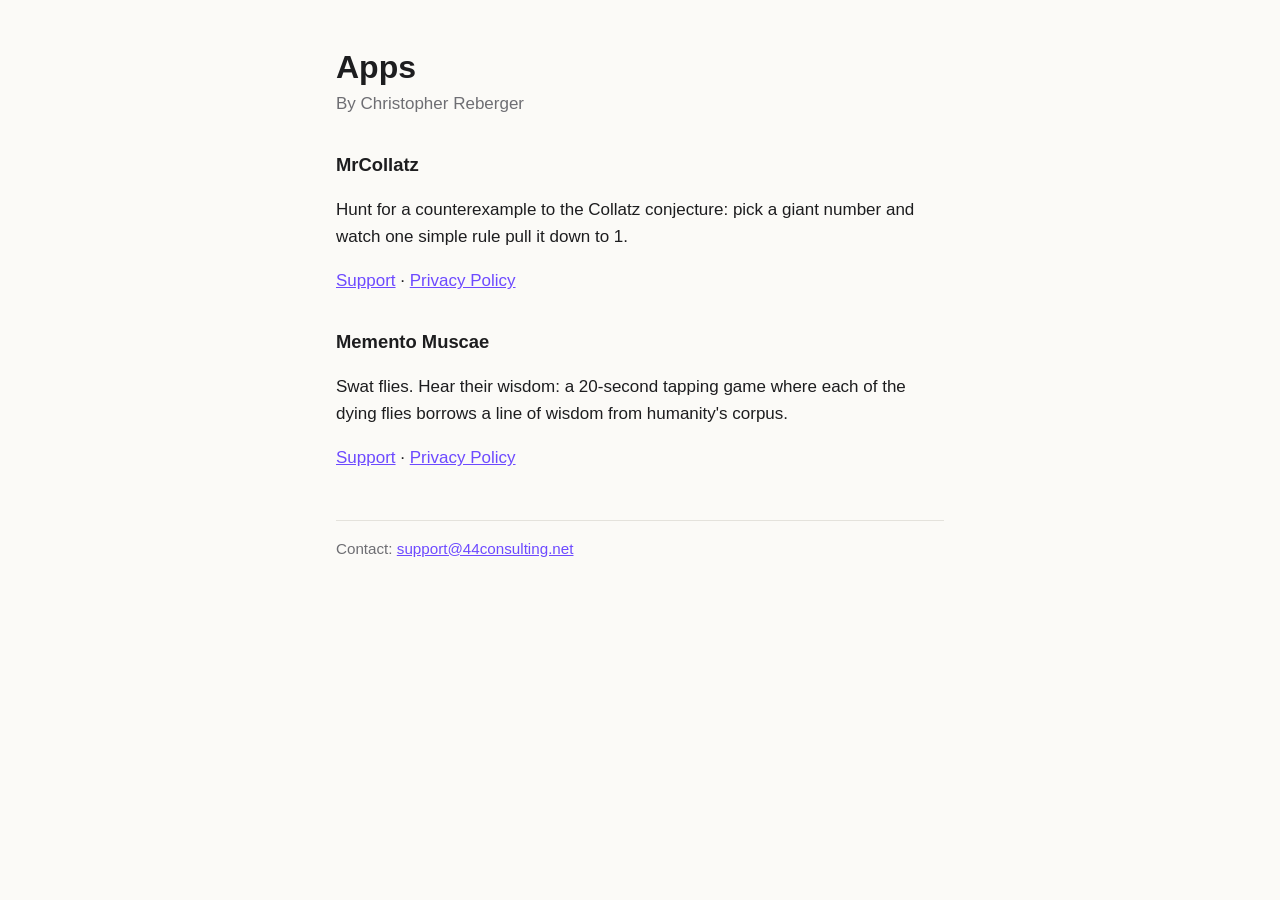
==== index.html @ 64f87c36 "Reword the Memento Muscae blurb on the home page Co-Authored-By: Claude Opus 5.5 <noreply@anthropic." ====
<!doctype html>
<html lang="en">
<head>
  <meta charset="utf-8">
  <meta name="viewport" content="width=device-width, initial-scale=1">
  <title>Apps by Christopher Reberger</title>
  <link rel="stylesheet" href="style.css">
</head>
<body>
  <main>
    <h1>Apps</h1>
    <p class="meta">By Christopher Reberger</p>

    <h2>MrCollatz</h2>
    <p>Hunt for a counterexample to the Collatz conjecture: pick a giant number and watch one simple rule pull it down to 1.</p>
    <p><a href="collatz/support/">Support</a> · <a href="collatz/privacy/">Privacy Policy</a></p>

    <h2>Memento Muscae</h2>
    <p>Swat flies. Hear their wisdom: a 20-second tapping game where each of the dying flies borrows a line of wisdom from humanity's corpus.</p>
    <p><a href="memento-muscae/support/">Support</a> · <a href="memento-muscae/privacy/">Privacy Policy</a></p>

    <nav>Contact: <a href="mailto:support@44consulting.net">support@44consulting.net</a></nav>
  </main>
</body>
</html>
---- style.css ----
:root {
  --bg: #fbfaf7;
  --text: #1d1d1f;
  --muted: #6e6e73;
  --accent: #6d4aff;
  --rule: #e4e2dc;
}
@media (prefers-color-scheme: dark) {
  :root {
    --bg: #161618;
    --text: #f2f2f4;
    --muted: #a1a1a6;
    --accent: #a58bff;
    --rule: #2e2e32;
  }
}
* { box-sizing: border-box; }
body {
  margin: 0;
  background: var(--bg);
  color: var(--text);
  font: 17px/1.6 -apple-system, BlinkMacSystemFont, "Segoe UI", Helvetica, Arial, sans-serif;
}
main { max-width: 640px; margin: 0 auto; padding: 48px 16px 64px; }
h1 { font-size: 2rem; line-height: 1.2; margin: 0 0 4px; }
h2 { font-size: 1.15rem; margin: 32px 0 8px; }
.meta { color: var(--muted); margin: 0 0 32px; }
a { color: var(--accent); }
ul { padding-left: 1.2em; }
li { margin: 6px 0; }
nav { border-top: 1px solid var(--rule); margin-top: 48px; padding-top: 16px; color: var(--muted); font-size: 0.95rem; }
nav a { margin-right: 16px; }
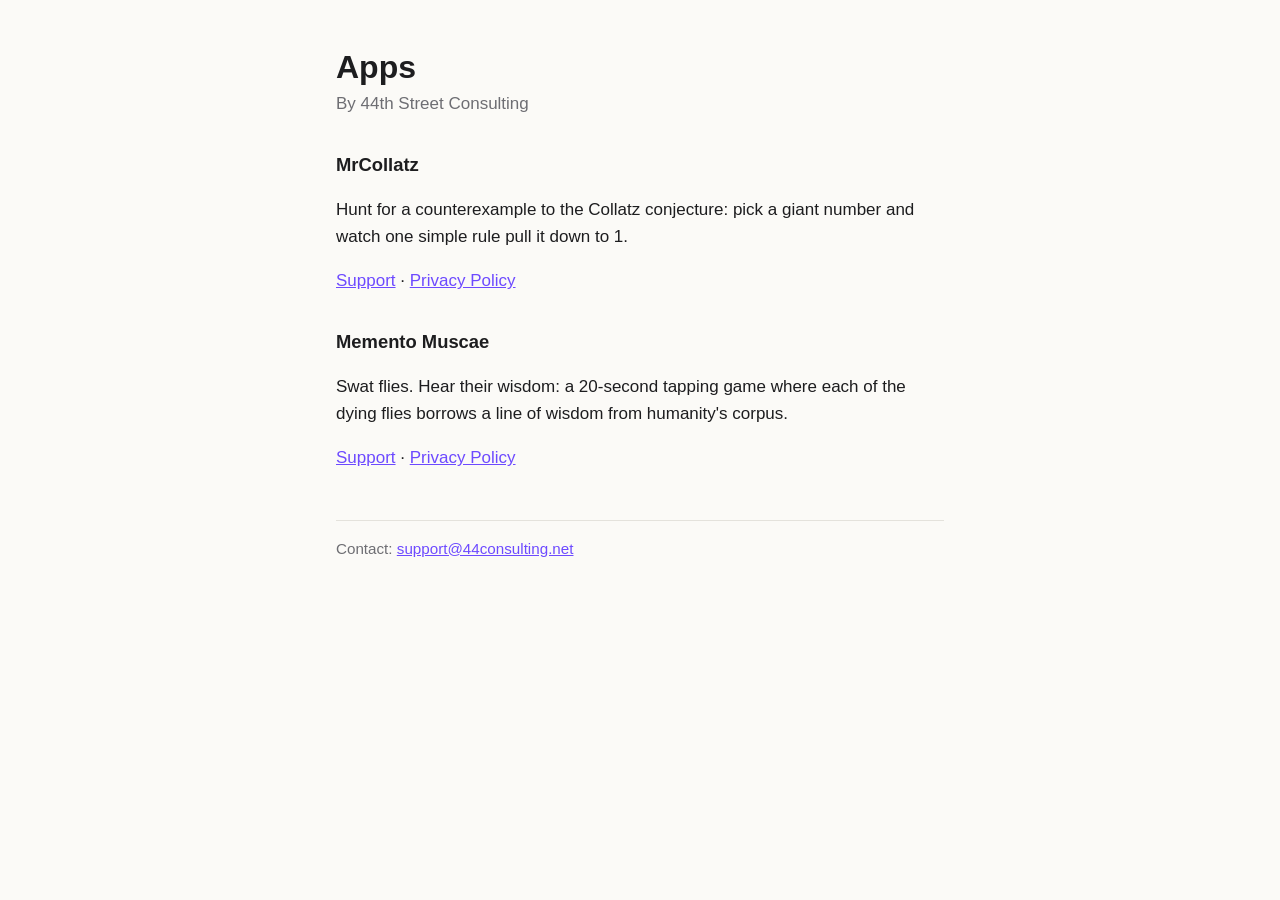
==== commit 2c0243f1: "Credit the apps site to 44th Street Consulting Co-Authored-By: Claude Opus 5.5 <noreply@anthropic.co" ====
--- a/index.html
+++ b/index.html
@@ -3,13 +3,13 @@
 <head>
   <meta charset="utf-8">
   <meta name="viewport" content="width=device-width, initial-scale=1">
-  <title>Apps by Christopher Reberger</title>
+  <title>Apps by 44th Street Consulting</title>
   <link rel="stylesheet" href="style.css">
 </head>
 <body>
   <main>
     <h1>Apps</h1>
-    <p class="meta">By Christopher Reberger</p>
+    <p class="meta">By 44th Street Consulting</p>
 
     <h2>MrCollatz</h2>
     <p>Hunt for a counterexample to the Collatz conjecture: pick a giant number and watch one simple rule pull it down to 1.</p>
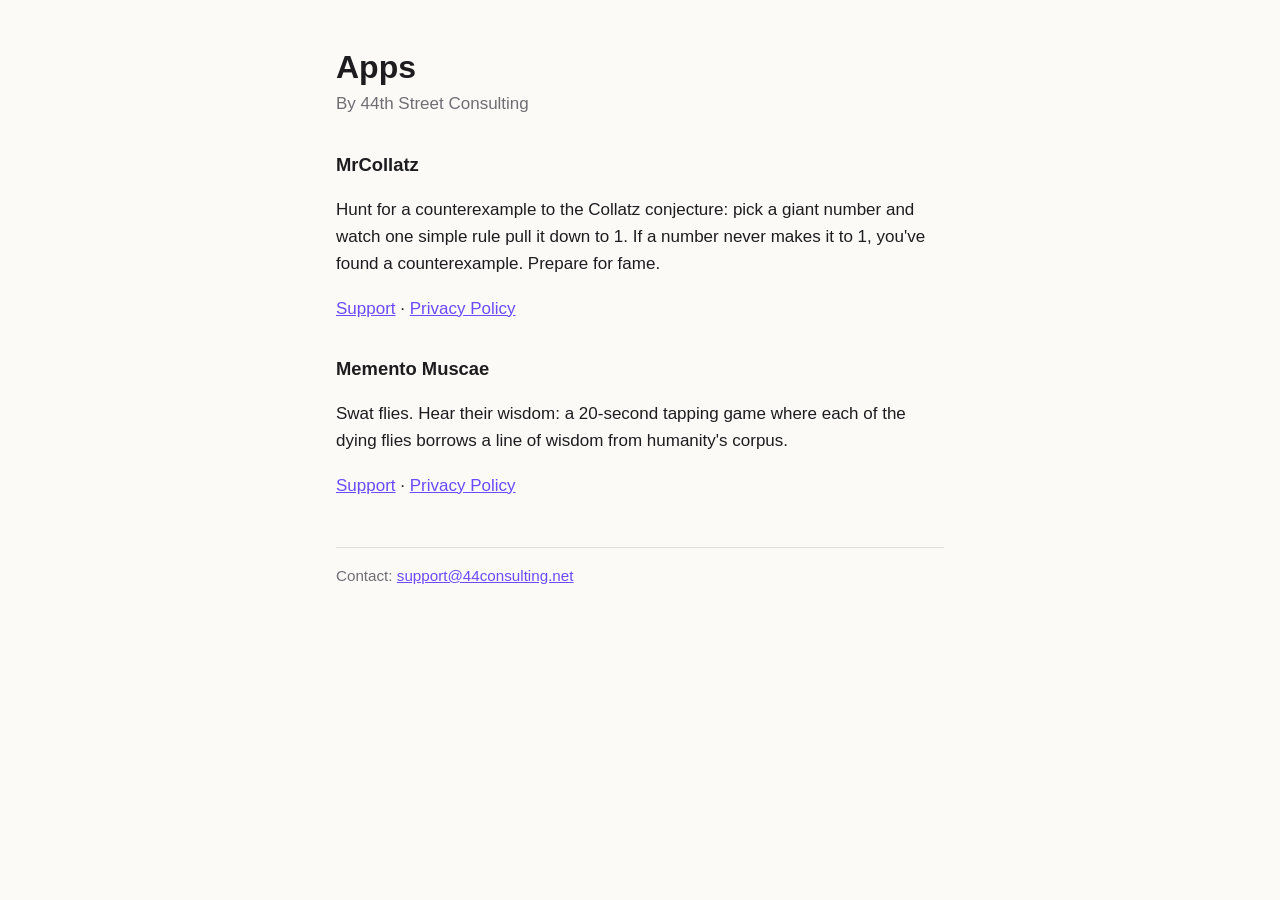
==== commit ae25e375: "Add the "Prepare for fame" line to MrCollatz on the home page Co-Authored-By: Claude Opus 5.5 <norep" ====
--- a/index.html
+++ b/index.html
@@ -12,7 +12,7 @@
     <p class="meta">By 44th Street Consulting</p>
 
     <h2>MrCollatz</h2>
-    <p>Hunt for a counterexample to the Collatz conjecture: pick a giant number and watch one simple rule pull it down to 1.</p>
+    <p>Hunt for a counterexample to the Collatz conjecture: pick a giant number and watch one simple rule pull it down to 1. If a number never makes it to 1, you've found a counterexample. Prepare for fame.</p>
     <p><a href="collatz/support/">Support</a> · <a href="collatz/privacy/">Privacy Policy</a></p>
 
     <h2>Memento Muscae</h2>
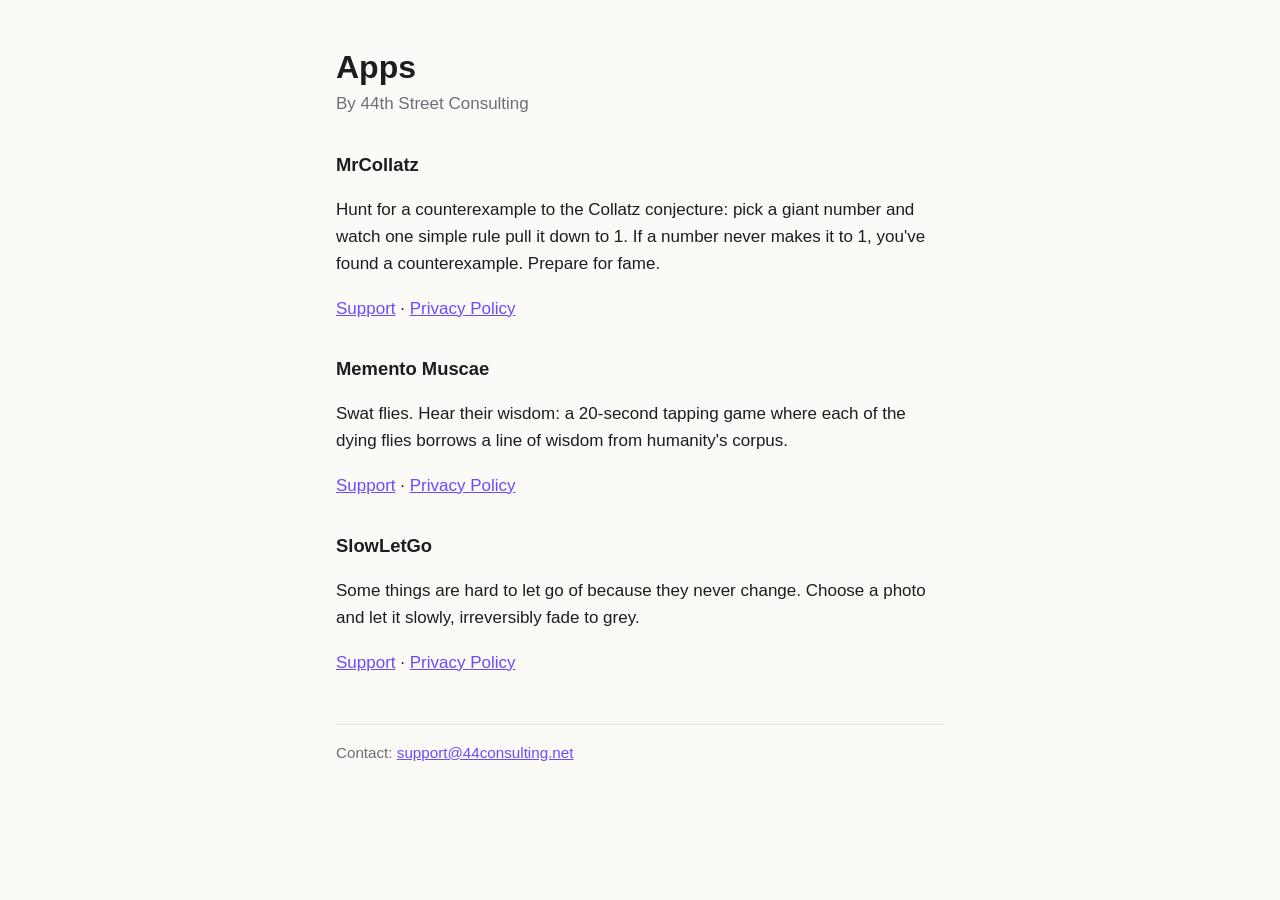
==== commit 7dc7e01d: "Add SlowLetGo support and privacy pages Support FAQ covers deleting the original, ending a fade earl" ====
--- a/index.html
+++ b/index.html
@@ -19,6 +19,10 @@
     <p>Swat flies. Hear their wisdom: a 20-second tapping game where each of the dying flies borrows a line of wisdom from humanity's corpus.</p>
     <p><a href="memento-muscae/support/">Support</a> · <a href="memento-muscae/privacy/">Privacy Policy</a></p>
 
+    <h2>SlowLetGo</h2>
+    <p>Some things are hard to let go of because they never change. Choose a photo and let it slowly, irreversibly fade to grey.</p>
+    <p><a href="slowletgo/support/">Support</a> · <a href="slowletgo/privacy/">Privacy Policy</a></p>
+
     <nav>Contact: <a href="mailto:support@44consulting.net">support@44consulting.net</a></nav>
   </main>
 </body>
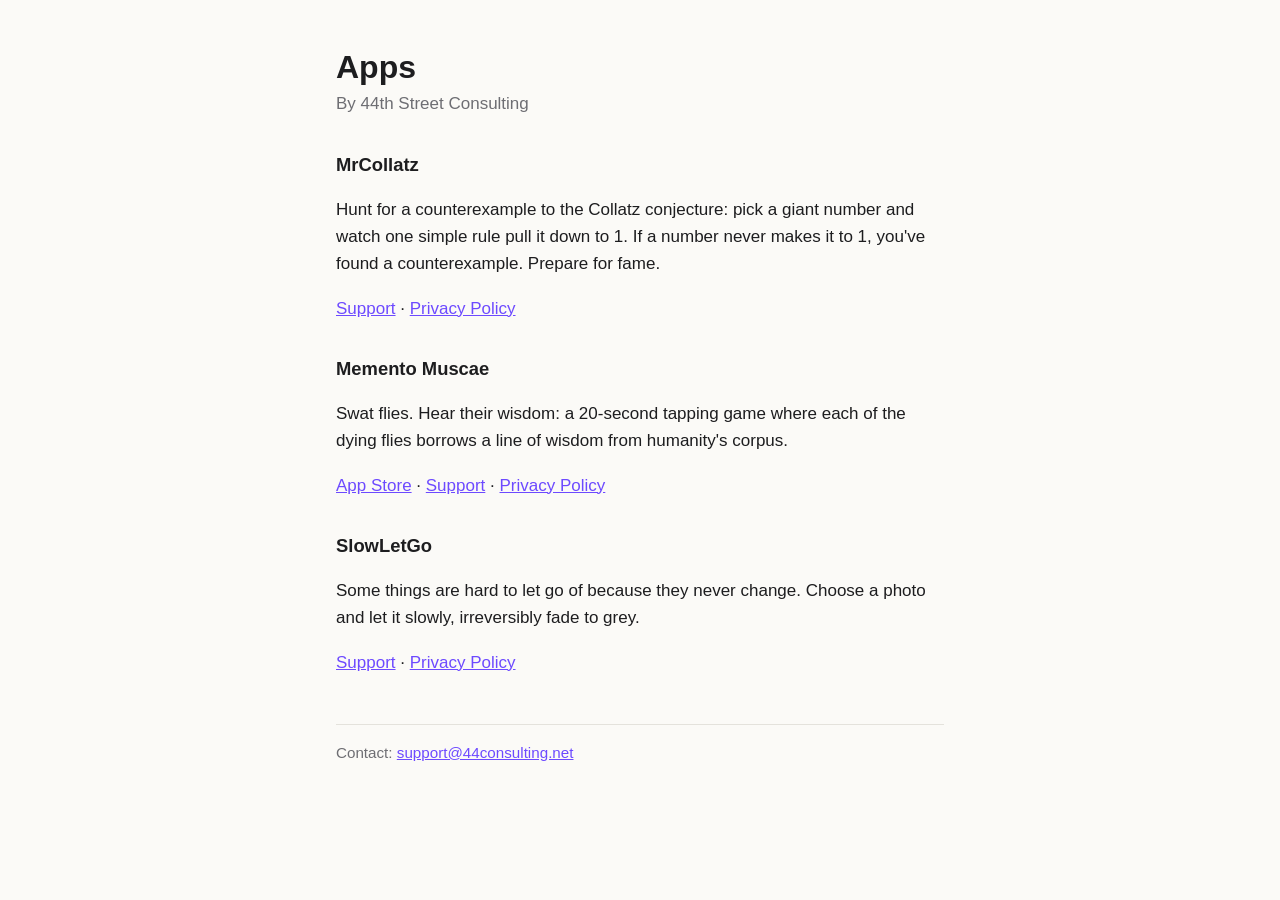
==== commit 81583ec9: "Link Memento Muscae on the App Store Co-Authored-By: Claude Opus 5.5 <noreply@anthropic.com>" ====
--- a/index.html
+++ b/index.html
@@ -17,7 +17,7 @@
 
     <h2>Memento Muscae</h2>
     <p>Swat flies. Hear their wisdom: a 20-second tapping game where each of the dying flies borrows a line of wisdom from humanity's corpus.</p>
-    <p><a href="memento-muscae/support/">Support</a> · <a href="memento-muscae/privacy/">Privacy Policy</a></p>
+    <p><a href="https://apps.apple.com/us/app/memento-muscae/id6825129852">App Store</a> · <a href="memento-muscae/support/">Support</a> · <a href="memento-muscae/privacy/">Privacy Policy</a></p>
 
     <h2>SlowLetGo</h2>
     <p>Some things are hard to let go of because they never change. Choose a photo and let it slowly, irreversibly fade to grey.</p>
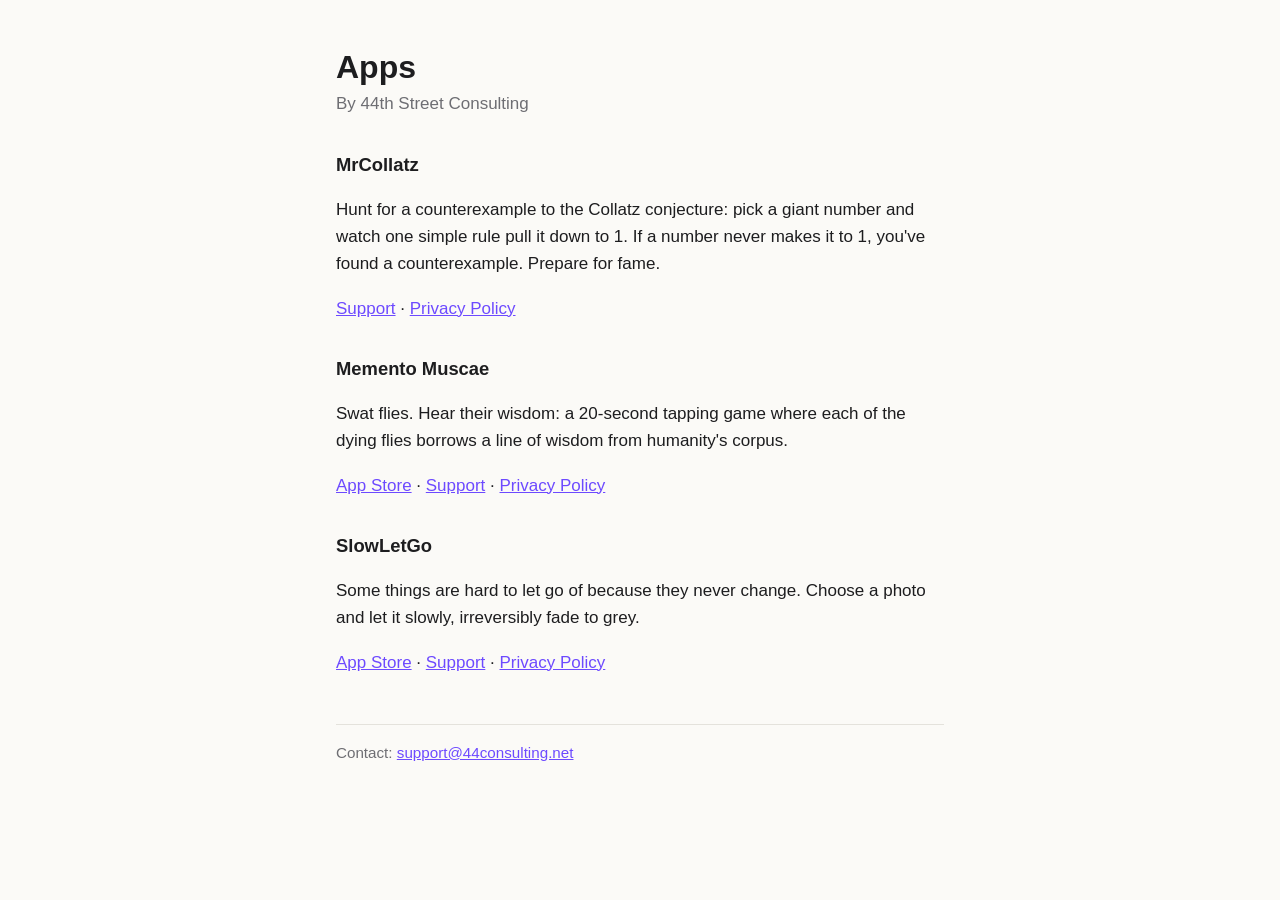
==== commit 5e282b15: "Link SlowLetGo on the App Store Co-Authored-By: Claude Opus 5.5 <noreply@anthropic.com>" ====
--- a/index.html
+++ b/index.html
@@ -21,7 +21,7 @@
 
     <h2>SlowLetGo</h2>
     <p>Some things are hard to let go of because they never change. Choose a photo and let it slowly, irreversibly fade to grey.</p>
-    <p><a href="slowletgo/support/">Support</a> · <a href="slowletgo/privacy/">Privacy Policy</a></p>
+    <p><a href="https://apps.apple.com/us/app/slowletgo/id6826173677">App Store</a> · <a href="slowletgo/support/">Support</a> · <a href="slowletgo/privacy/">Privacy Policy</a></p>
 
     <nav>Contact: <a href="mailto:support@44consulting.net">support@44consulting.net</a></nav>
   </main>
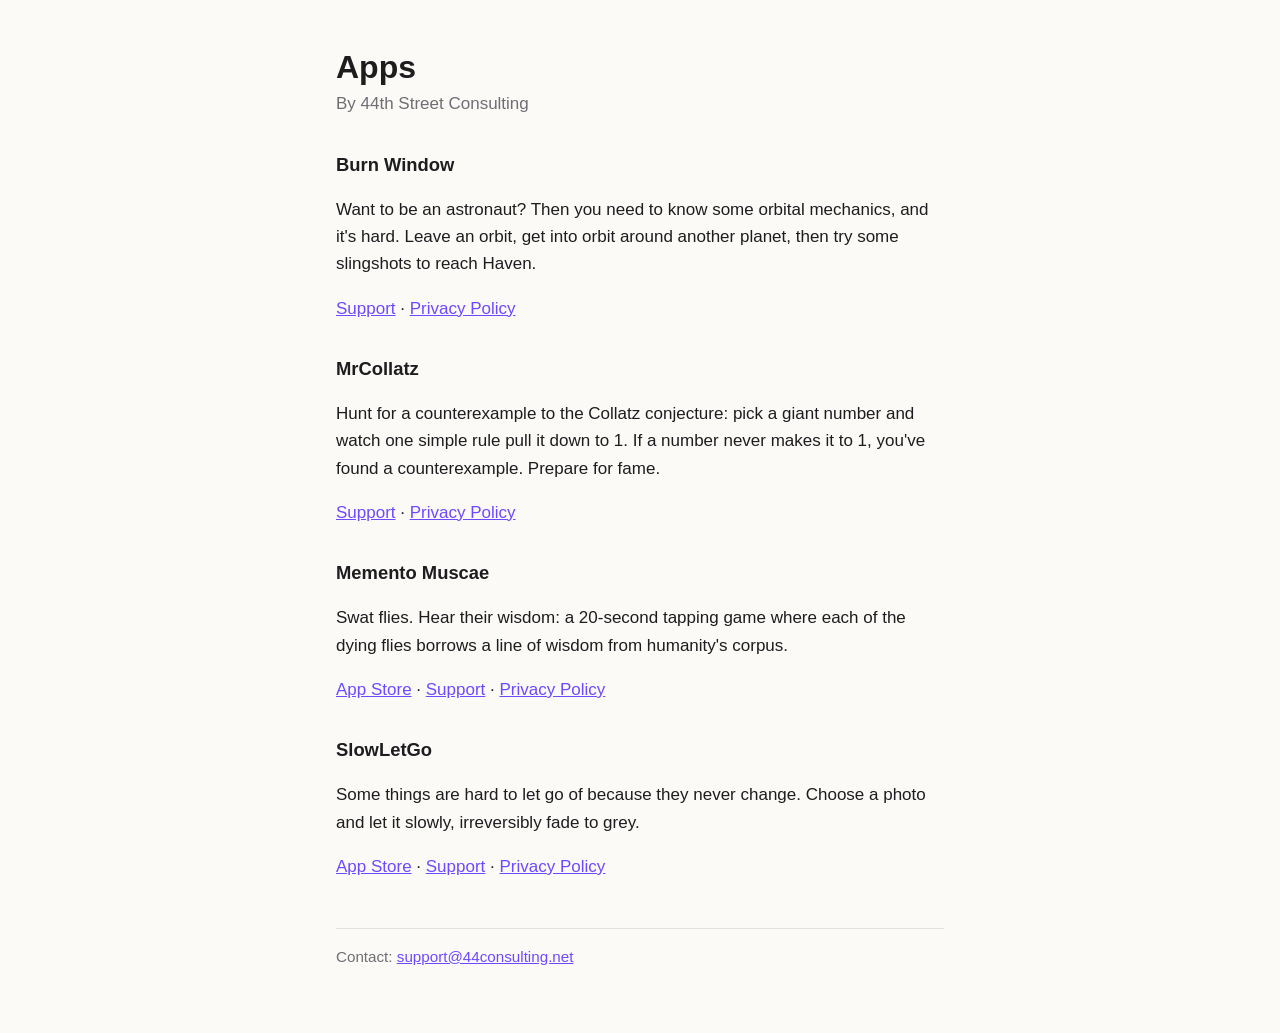
==== commit 29a4f87b: "Add Burn Window support and privacy pages" ====
--- a/index.html
+++ b/index.html
@@ -10,6 +10,10 @@
   <main>
     <h1>Apps</h1>
     <p class="meta">By 44th Street Consulting</p>
+
+    <h2>Burn Window</h2>
+    <p>Want to be an astronaut? Then you need to know some orbital mechanics, and it's hard. Leave an orbit, get into orbit around another planet, then try some slingshots to reach Haven.</p>
+    <p><a href="burn-window/support/">Support</a> · <a href="burn-window/privacy/">Privacy Policy</a></p>
 
     <h2>MrCollatz</h2>
     <p>Hunt for a counterexample to the Collatz conjecture: pick a giant number and watch one simple rule pull it down to 1. If a number never makes it to 1, you've found a counterexample. Prepare for fame.</p>
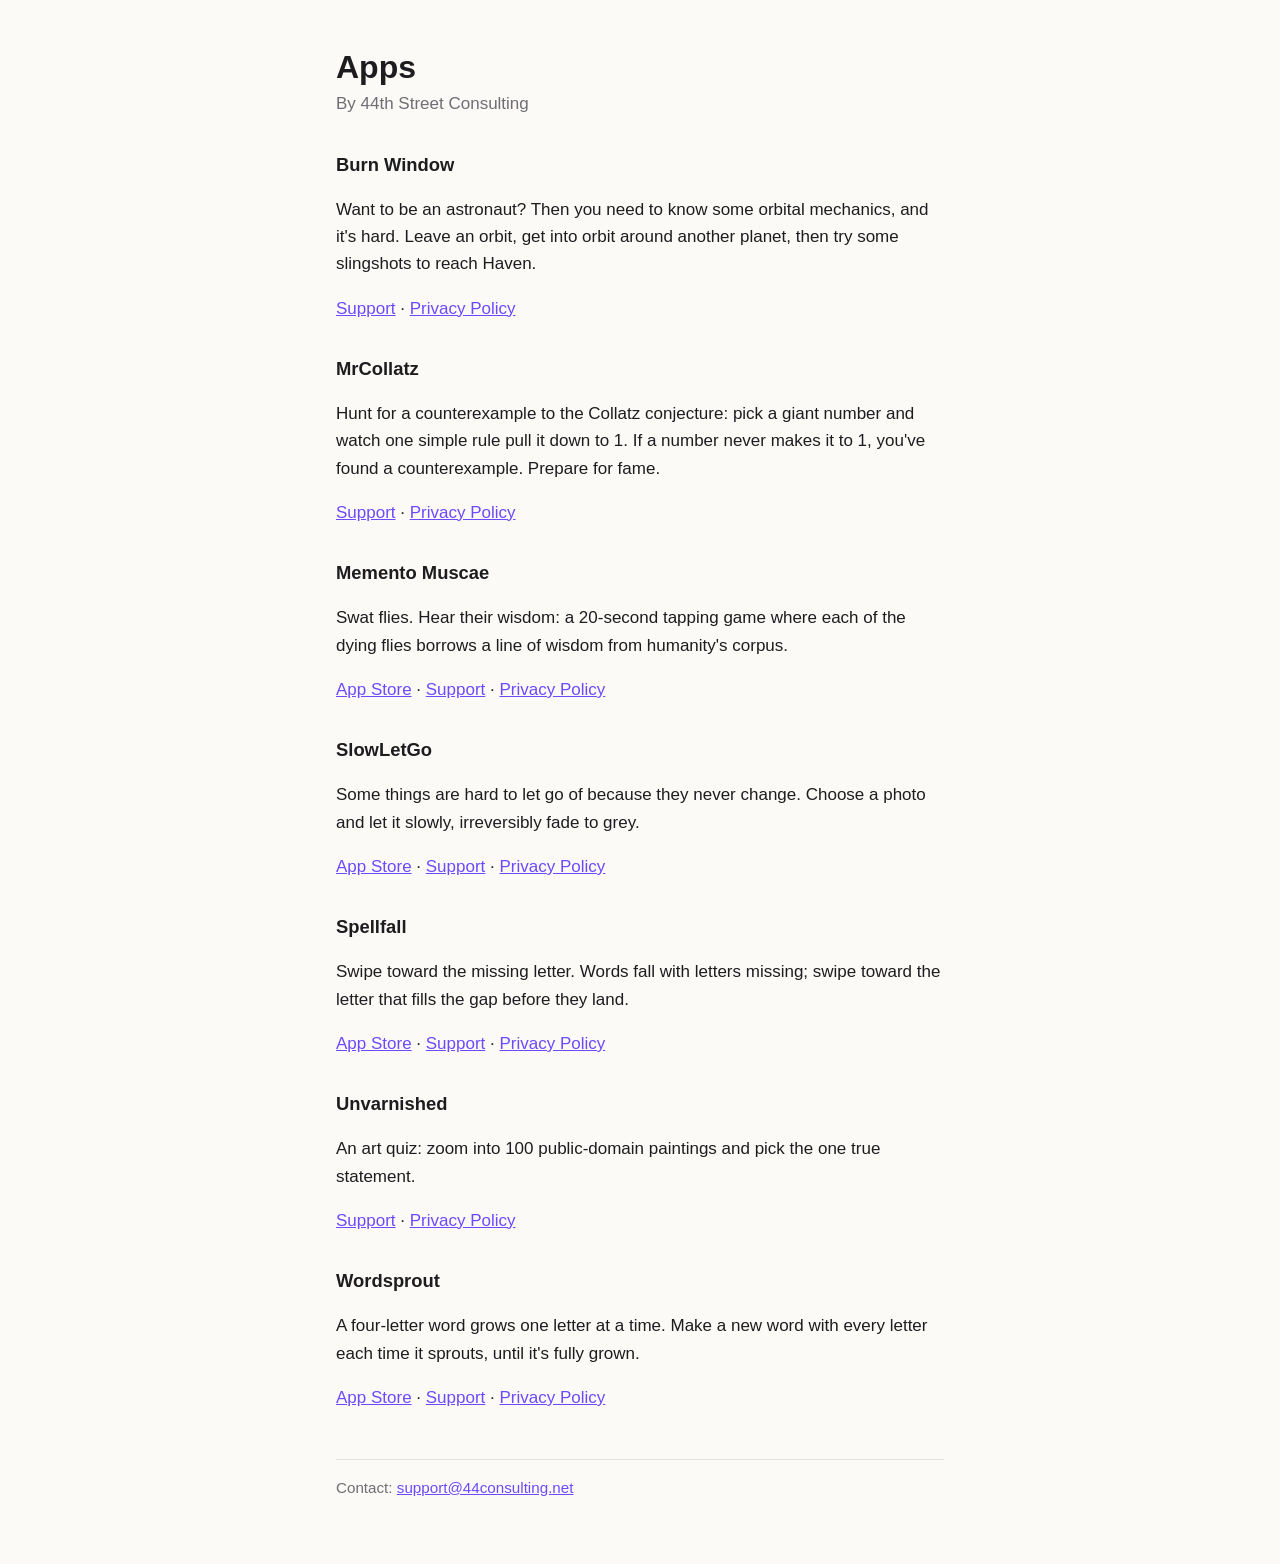
==== commit 09be450d: "Add Spellfall, Unvarnished and Wordsprout Home page entries, plus support and privacy pages for each" ====
--- a/index.html
+++ b/index.html
@@ -27,6 +27,18 @@
     <p>Some things are hard to let go of because they never change. Choose a photo and let it slowly, irreversibly fade to grey.</p>
     <p><a href="https://apps.apple.com/us/app/slowletgo/id6826173677">App Store</a> · <a href="slowletgo/support/">Support</a> · <a href="slowletgo/privacy/">Privacy Policy</a></p>
 
+    <h2>Spellfall</h2>
+    <p>Swipe toward the missing letter. Words fall with letters missing; swipe toward the letter that fills the gap before they land.</p>
+    <p><a href="https://apps.apple.com/us/app/spellfall-word-game/id6829645732">App Store</a> · <a href="spellfall/support/">Support</a> · <a href="spellfall/privacy/">Privacy Policy</a></p>
+
+    <h2>Unvarnished</h2>
+    <p>An art quiz: zoom into 100 public-domain paintings and pick the one true statement.</p>
+    <p><a href="unvarnished/support/">Support</a> · <a href="unvarnished/privacy/">Privacy Policy</a></p>
+
+    <h2>Wordsprout</h2>
+    <p>A four-letter word grows one letter at a time. Make a new word with every letter each time it sprouts, until it's fully grown.</p>
+    <p><a href="https://apps.apple.com/us/app/wordsprout-grow-a-word/id6829874080">App Store</a> · <a href="wordsprout/support/">Support</a> · <a href="wordsprout/privacy/">Privacy Policy</a></p>
+
     <nav>Contact: <a href="mailto:support@44consulting.net">support@44consulting.net</a></nav>
   </main>
 </body>
